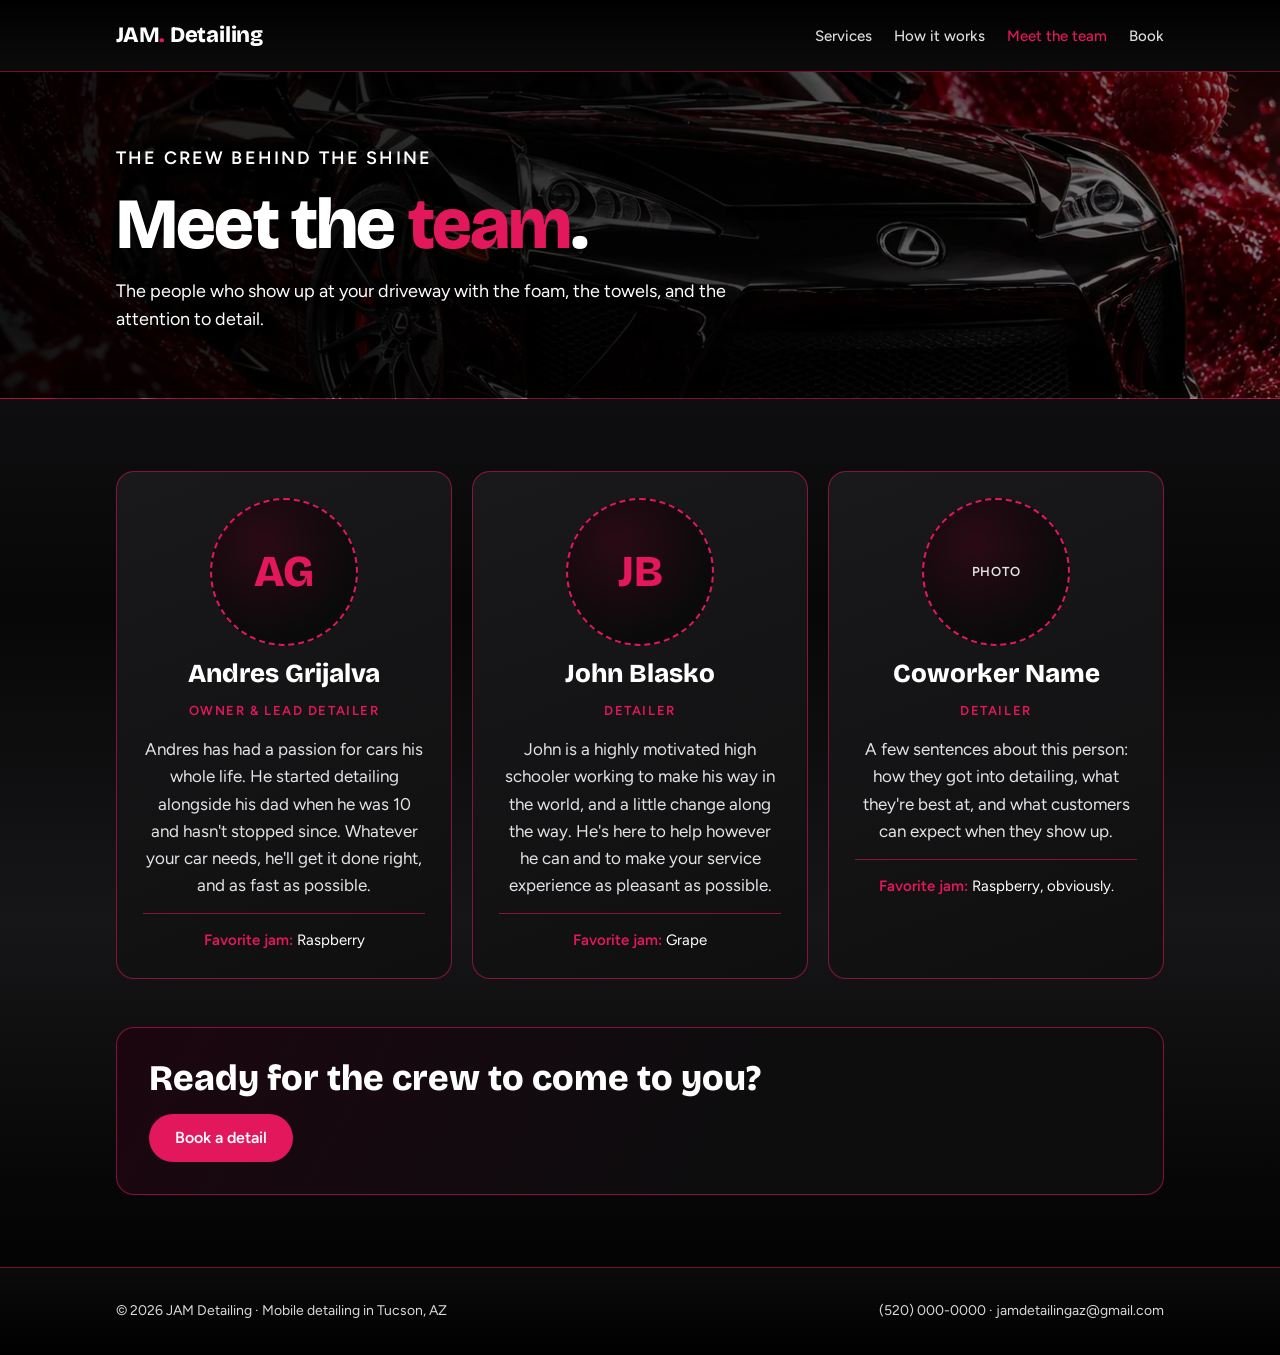
==== team.html @ d4d9e204 "Add Andres's favorite jam Co-Authored-By: Claude Opus 5.5 <noreply@anthropic.com> Claude-Session: ht" ====
<!DOCTYPE html>
<html lang="en">
<head>
<meta charset="utf-8">
<meta name="viewport" content="width=device-width, initial-scale=1">
<meta name="description" content="Meet the JAM Detailing team: the people who bring mobile car detailing to your driveway in Tucson, AZ.">
<title>Meet the Team · JAM Detailing</title>
<link rel="preconnect" href="https://fonts.googleapis.com">
<link rel="preconnect" href="https://fonts.gstatic.com" crossorigin>
<link rel="stylesheet" href="https://fonts.googleapis.com/css2?family=Bricolage+Grotesque:opsz,wght@12..96,600;12..96,800&family=Figtree:wght@400;500;600&display=swap">
<link rel="stylesheet" href="styles.css">
</head>
<body>
<header>
  <div class="wrap nav">
    <a class="logo" href="index.html">JAM<span>.</span> Detailing</a>
    <nav class="nav-links" aria-label="Main">
      <a href="index.html#services">Services</a>
      <a href="index.html#how">How it works</a>
      <a href="team.html" aria-current="page">Meet the team</a>
      <a href="index.html#book">Book</a>
    </nav>
  </div>
</header>

<section class="page-hero">
  <div class="wrap">
    <p class="eyebrow" style="color: #fff">The crew behind the shine</p>
    <h1>Meet the <em>team</em>.</h1>
    <p>The people who show up at your driveway with the foam, the towels, and the attention to detail.</p>
  </div>
</section>

<section class="band">
  <div class="wrap">
    <div class="team">
      <!-- TEAM MEMBER 1: replace the text below. To add a photo, put it in the assets folder
           and swap the photo-slot div for: <img class="photo" src="assets/team-1.jpg" alt="Photo of NAME"> -->
      <article class="member">
        <div class="photo-slot" aria-hidden="true"><span class="initials">AG</span></div>
        <h2>Andres Grijalva</h2>
        <p class="role">Owner &amp; Lead Detailer</p>
        <p class="bio">Andres has had a passion for cars his whole life. He started detailing alongside his dad when he was 10 and hasn't stopped since. Whatever your car needs, he'll get it done right, and as fast as possible.</p>
        <p class="fact"><b>Favorite jam:</b> Raspberry</p>
      </article>
      <!-- TEAM MEMBER 2: replace the text below. To add a photo, put it in the assets folder
           and swap the photo-slot div for: <img class="photo" src="assets/team-2.jpg" alt="Photo of NAME"> -->
      <article class="member">
        <div class="photo-slot" aria-hidden="true"><span class="initials">JB</span></div>
        <h2>John Blasko</h2>
        <p class="role">Detailer</p>
        <p class="bio">John is a highly motivated high schooler working to make his way in the world, and a little change along the way. He's here to help however he can and to make your service experience as pleasant as possible.</p>
        <p class="fact"><b>Favorite jam:</b> Grape</p>
      </article>
      <!-- TEAM MEMBER 3: replace the text below. To add a photo, put it in the assets folder
           and swap the photo-slot div for: <img class="photo" src="assets/team-3.jpg" alt="Photo of NAME"> -->
      <article class="member">
        <div class="photo-slot" aria-hidden="true">Photo</div>
        <h2>Coworker Name</h2>
        <p class="role">Detailer</p>
        <p class="bio">A few sentences about this person: how they got into detailing, what they're best at, and what customers can expect when they show up.</p>
        <p class="fact"><b>Favorite jam:</b> Raspberry, obviously.</p>
      </article>
    </div>

    <div class="cta">
      <h2>Ready for the crew to come to you?</h2>
      <a class="btn btn-sun" href="index.html#book">Book a detail</a>
    </div>
  </div>
</section>

<footer>
  <div class="wrap">
    <span>© 2026 JAM Detailing · Mobile detailing in Tucson, AZ</span>
    <span>(520) 000-0000 · jamdetailingaz@gmail.com</span>
  </div>
</footer>
</body>
</html>
---- styles.css ----
/* Layout: full-width bands, each with a centered 1080px inner column.
   Theme: gradient-finished black like polished paint, raspberry red accents and borders, white text. */
:root {
  --bg: #050505;
  --surface: #0f0f10;
  --surface-2: #19191b;
  --ink: #ffffff;
  --muted: #e4e4e7;        /* secondary text, still reads as white */
  --rasp: #e3175b;          /* raspberry red */
  --rasp-deep: #a10e40;
  --line: color-mix(in srgb, var(--rasp) 55%, transparent);
  --deep-ink: #ffffff;
  --sun: var(--rasp);       /* main accent (buttons, highlights) */
  --sun-ink: #ffffff;
  --accent: var(--rasp);
  --font-display: "Bricolage Grotesque", "Arial Black", system-ui, sans-serif;
  --font-body: "Figtree", system-ui, -apple-system, "Segoe UI", sans-serif;
  color-scheme: dark;
}

* { box-sizing: border-box; }

body { margin: 0; color: var(--ink); font-family: var(--font-body); font-size: 17px; line-height: 1.6; min-height: 100vh;
  background: linear-gradient(180deg, #000 0%, #121214 22%, #070708 45%, #161618 68%, #060606 88%, #000 100%); }
h1, h2, h3 { font-family: var(--font-display); line-height: 1.05; margin: 0; text-wrap: balance; }
p { margin: 0; }
a { color: inherit; }
.wrap { max-width: 1080px; margin: 0 auto; padding-left: max(16px, env(safe-area-inset-left, 0px)); padding-right: max(16px, env(safe-area-inset-right, 0px)); }
.band { padding-block: 72px; }
.eyebrow { font-size: 13px; font-weight: 600; letter-spacing: .12em; text-transform: uppercase; color: var(--accent); }

/* Header */
header { background: linear-gradient(180deg, #000, #0b0b0c); color: var(--deep-ink); border-bottom: 1px solid var(--line); }
.nav { display: flex; align-items: center; justify-content: space-between; gap: 16px; padding-block: 18px; flex-wrap: wrap; }
.logo { font-family: var(--font-display); font-weight: 800; font-size: 22px; letter-spacing: -.01em; text-decoration: none; }
.logo span { color: var(--sun); }
.nav-links { display: flex; gap: 22px; font-size: 15px; font-weight: 500; }
.nav-links a { text-decoration: none; opacity: .85; }
.nav-links a:hover { opacity: 1; }

/* Hero */
.hero { color: var(--deep-ink); position: relative; overflow: hidden; min-height: min(86vh, 760px); display: grid; align-items: center;
  background: #000 url("assets/hero-car.webp") 62% 55% / cover no-repeat; }
/* Darkens the photo behind the headline so the white text stays readable */
.hero::before { content: ""; position: absolute; inset: 0; pointer-events: none;
  background:
    linear-gradient(90deg, rgba(0,0,0,.88) 0%, rgba(0,0,0,.72) 32%, rgba(0,0,0,.25) 62%, rgba(0,0,0,.05) 100%),
    linear-gradient(180deg, rgba(0,0,0,.35) 0%, transparent 22%, transparent 75%, #000 100%); }
@media (max-width: 760px) {
  .hero { background-position: 70% center; }
  .hero::before { background: linear-gradient(180deg, rgba(0,0,0,.45) 0%, rgba(0,0,0,.5) 50%, rgba(0,0,0,.85) 100%); }
}
.hero h1, .hero p.lede { text-shadow: 0 2px 18px rgba(0,0,0,.6); }
.hero .wrap { width: 100%; position: relative; z-index: 1; padding-block: 56px 84px; display: grid; gap: 28px; }
.hero h1 { font-size: clamp(38px, 6.4vw, 74px); font-weight: 800; letter-spacing: -.025em; max-width: 15ch; }
.hero h1 em { font-style: normal; color: var(--sun); }
.hero p.lede { font-size: 19px; max-width: 46ch; opacity: .9; }
.hero-actions { display: flex; gap: 12px; flex-wrap: wrap; }
.btn { display: inline-flex; align-items: center; justify-content: center; min-height: 48px; padding: 0 24px; border-radius: 999px;
  font-weight: 600; font-size: 16px; text-decoration: none; border: 2px solid transparent; cursor: pointer; font-family: inherit; }
.btn-sun { background: var(--sun); color: var(--sun-ink); }
.btn-sun:hover { background: #f02a6c; }
.btn-ghost { border-color: var(--rasp); color: var(--deep-ink); background: transparent; }
.btn:focus-visible, input:focus-visible, select:focus-visible, textarea:focus-visible { outline: 3px solid var(--sun); outline-offset: 2px; }
.hero-facts { display: flex; gap: 28px; flex-wrap: wrap; font-size: 15px; padding-top: 8px; text-shadow: 0 1px 10px rgba(0,0,0,.9); }
.hero-facts span { border-left: 3px solid var(--rasp); padding-left: 10px; }
.hero-facts b { color: #fff; font-weight: 700; }

/* Services */
.section-head { display: grid; gap: 10px; margin-bottom: 36px; max-width: 60ch; }
.section-head h2 { font-size: clamp(32px, 5vw, 48px); font-weight: 800; letter-spacing: -.02em; }
.section-head p { color: var(--muted); }
.services { display: grid; grid-template-columns: repeat(auto-fill, minmax(300px, 1fr)); gap: 20px; }
.service { background: linear-gradient(160deg, var(--surface-2), var(--surface)); border: 1px solid var(--line); border-radius: 18px; padding: 26px; display: grid; gap: 14px; grid-template-rows: auto auto auto 1fr auto auto; }
.service h3 { font-size: 24px; font-weight: 800; }
.price { font-family: var(--font-display); font-weight: 600; font-size: 34px; font-variant-numeric: tabular-nums; display: flex; align-items: baseline; gap: 8px; }
.price small.from { order: -1; margin-left: 0; }
.price-quote { font-size: 24px; color: var(--rasp); }
.service-top { display: flex; justify-content: space-between; align-items: center; gap: 10px; }
.tier { font-size: 12px; font-weight: 600; letter-spacing: .12em; text-transform: uppercase; color: var(--rasp); }
.badge { font-size: 12px; font-weight: 700; letter-spacing: .06em; text-transform: uppercase; padding: 4px 10px; border-radius: 999px; background: color-mix(in srgb, var(--rasp) 20%, transparent); border: 1px solid var(--rasp); color: #fff; white-space: nowrap; }
.service.is-signature { border-width: 2px; border-color: color-mix(in srgb, var(--rasp) 80%, transparent); }
.tagline { font-style: italic; color: #fff; opacity: .9; border-top: 1px solid var(--line); padding-top: 14px; }
.service .pick { align-self: end; }
.price small { font-family: var(--font-body); font-size: 14px; font-weight: 500; color: var(--muted); margin-left: 6px; }
.service ul { list-style: none; padding: 0; margin: 0; display: grid; gap: 8px; align-content: start; color: var(--muted); }
.service li { padding-left: 22px; position: relative; }
.service li::before { content: ""; position: absolute; left: 0; top: .62em; width: 10px; height: 10px; border-radius: 50%; background: var(--sun); }
.price-note { margin-top: 20px; font-size: 14px; color: var(--muted); }
.price-note a { color: var(--rasp); font-weight: 600; }
/* Service cards act as buttons: clicking one picks it in the booking form */
.service[data-service] { cursor: pointer; transition: transform .15s ease, border-color .15s ease, box-shadow .15s ease; }
.service[data-service]:hover { transform: translateY(-3px); border-color: var(--rasp); box-shadow: 0 10px 30px -12px color-mix(in srgb, var(--rasp) 60%, transparent); }
.service[data-service]:focus-visible { outline: 3px solid var(--rasp); outline-offset: 3px; }
.service.is-picked { border-color: var(--rasp); box-shadow: 0 0 0 1px var(--rasp), 0 10px 30px -12px color-mix(in srgb, var(--rasp) 60%, transparent); }
.pick { justify-self: start; margin-top: 4px; padding: 10px 18px; border-radius: 999px; background: var(--rasp); color: #fff; font-weight: 600; font-size: 15px; }
.service[data-service]:hover .pick { background: #f02a6c; }
@keyframes flash { 0%, 100% { box-shadow: 0 0 0 0 transparent; } 30% { box-shadow: 0 0 0 4px color-mix(in srgb, var(--rasp) 55%, transparent); } }
.flash { animation: flash 1.4s ease 1; border-color: var(--rasp); }

/* How it works */
.how { background: linear-gradient(180deg, #141416, #050505); border-block: 1px solid var(--line); }
.steps { display: grid; grid-template-columns: repeat(auto-fit, minmax(220px, 1fr)); gap: 28px; list-style: none; padding: 0; margin: 0; counter-reset: step; }
.steps li { counter-increment: step; display: grid; gap: 8px; }
.steps li::before { content: counter(step); font-family: var(--font-display); font-weight: 800; font-size: 20px; width: 42px; height: 42px;
  border-radius: 50%; display: grid; place-items: center; background: #000; color: var(--rasp); border: 2px solid var(--rasp); }
.steps h3 { font-size: 20px; font-weight: 600; }
.steps p { color: var(--muted); }

/* Book */
.book-grid { display: grid; grid-template-columns: minmax(0, 1fr) minmax(0, 1.3fr); gap: 40px; align-items: start; }
@media (max-width: 760px) { .book-grid { grid-template-columns: 1fr; } }
.contact-list { display: grid; gap: 14px; margin-top: 24px; }
.contact { display: grid; gap: 2px; padding: 16px 18px; border: 1px solid var(--line); border-radius: 14px; background: linear-gradient(160deg, var(--surface-2), var(--surface)); }
.contact span { font-size: 13px; text-transform: uppercase; letter-spacing: .1em; color: var(--rasp); font-weight: 600; }
.contact strong { font-size: 19px; font-weight: 600; user-select: all; word-break: break-word; }
#booking-form { scroll-margin-top: 24px; }
form { background: linear-gradient(160deg, var(--surface-2), var(--surface)); border: 1px solid var(--line); border-radius: 18px; padding: 28px; display: grid; gap: 16px; }
.row { display: grid; grid-template-columns: 1fr 1fr; gap: 16px; }
@media (max-width: 520px) { .row { grid-template-columns: 1fr; } }
label { display: grid; gap: 6px; font-size: 14px; font-weight: 600; }
input, select, textarea { font: inherit; font-weight: 400; font-size: 16px; color: var(--ink); background: #050505; border: 1px solid var(--line);
  border-radius: 10px; padding: 12px 14px; width: 100%; }
textarea { min-height: 96px; resize: vertical; }
input::placeholder, textarea::placeholder { color: #9a9aa0; }
.form-msg { font-size: 15px; padding: 14px 16px; border-radius: 10px; background: color-mix(in srgb, var(--sun) 22%, var(--surface)); }

footer { background: linear-gradient(180deg, #0b0b0c, #000); color: var(--deep-ink); border-top: 1px solid var(--line); }
footer .wrap { padding-block: 32px; display: flex; justify-content: space-between; gap: 16px; flex-wrap: wrap; font-size: 14px; opacity: .85; }

@media (prefers-reduced-motion: reduce) { * { transition: none !important; animation: none !important; } }

/* Meet the team page */
.nav-links a[aria-current="page"] { opacity: 1; color: var(--rasp); }
.page-hero { position: relative; overflow: hidden; border-bottom: 1px solid var(--line);
  background: #000 url("assets/hero-car.webp") 62% 45% / cover no-repeat; }
.page-hero::before { content: ""; position: absolute; inset: 0;
  background: linear-gradient(90deg, rgba(0,0,0,.92) 0%, rgba(0,0,0,.78) 45%, rgba(0,0,0,.45) 100%); }
.page-hero .wrap { position: relative; padding-block: 72px 64px; display: grid; gap: 14px; }
.page-hero h1 { font-size: clamp(40px, 7vw, 72px); font-weight: 800; letter-spacing: -.025em; }
.page-hero h1 em { font-style: normal; color: var(--rasp); }
.page-hero p { max-width: 52ch; font-size: 18px; text-shadow: 0 1px 10px rgba(0,0,0,.9); }
.team { display: grid; grid-template-columns: repeat(auto-fit, minmax(280px, 1fr)); gap: 20px; }
.member { background: linear-gradient(160deg, var(--surface-2), var(--surface)); border: 1px solid var(--line); border-radius: 18px;
  padding: 26px; display: grid; gap: 14px; align-content: start; text-align: center; justify-items: center; }
.member .photo { width: 148px; height: 148px; border-radius: 50%; object-fit: cover; border: 3px solid var(--rasp);
  box-shadow: 0 10px 30px -10px color-mix(in srgb, var(--rasp) 70%, transparent); }
.photo-slot { width: 148px; height: 148px; border-radius: 50%; border: 2px dashed var(--rasp); display: grid; place-items: center;
  background: radial-gradient(circle at 35% 30%, #2a0a15, #0a0a0b 70%); color: var(--muted); font-size: 13px; font-weight: 600; letter-spacing: .06em; text-transform: uppercase; }
.member h2 { font-size: 26px; font-weight: 800; }
.member .role { font-size: 13px; font-weight: 600; letter-spacing: .12em; text-transform: uppercase; color: var(--rasp); }
.member .bio { color: var(--muted); }
.member .fact { width: 100%; border-top: 1px solid var(--line); padding-top: 14px; font-size: 15px; }
.member .fact b { color: var(--rasp); font-weight: 600; }
.cta { display: grid; gap: 16px; justify-items: start; margin-top: 48px; padding: 32px; border: 1px solid var(--line); border-radius: 18px;
  background: linear-gradient(120deg, #1c0610, #0d0d0e 60%); }
.cta h2 { font-size: clamp(26px, 4vw, 36px); font-weight: 800; }

/* Keep the 4-link menu tidy on phones */
.nav-links a { white-space: nowrap; }
@media (max-width: 520px) { .nav-links { gap: 8px 16px; font-size: 14px; flex-wrap: wrap; } }

/* Grey out "Choose a time" until a time is picked */
select:invalid { color: #9a9aa0; }
select option { color: var(--ink); background: #0f0f10; }

.photo-slot .initials { font-family: var(--font-display); font-size: 44px; font-weight: 800; letter-spacing: 0; color: var(--rasp); text-transform: none; }
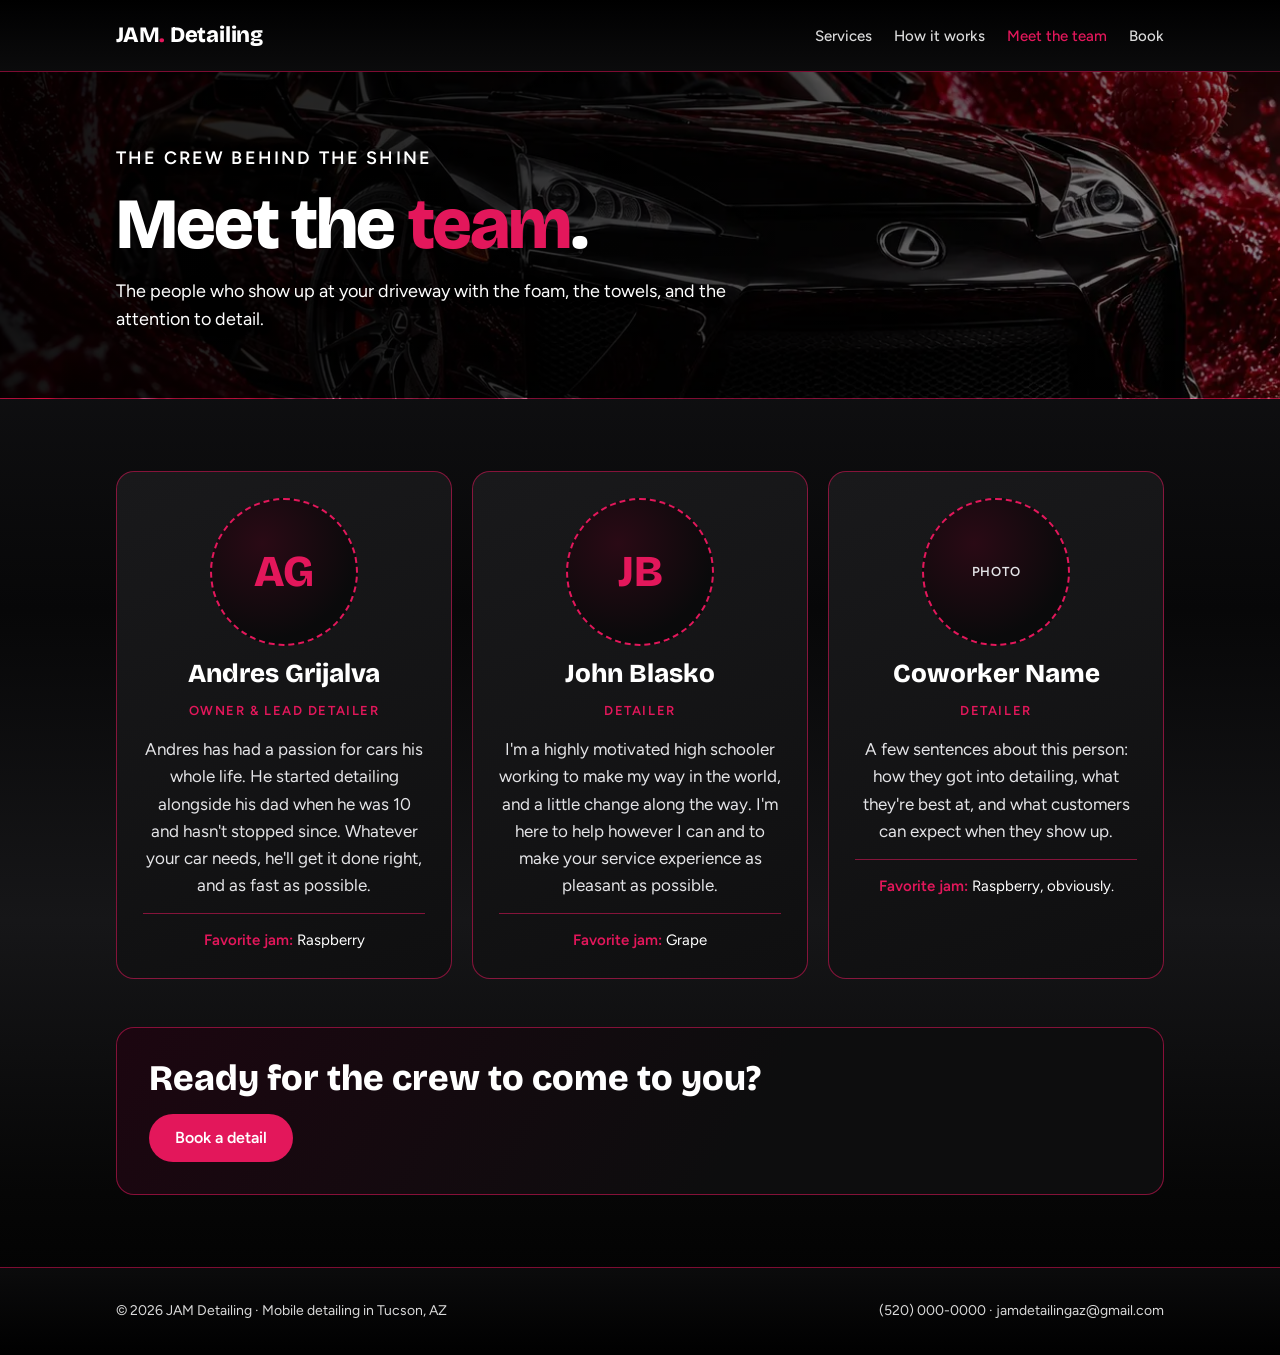
==== commit 1b123e46: "Write John's bio in first person Co-Authored-By: Claude Opus 5.5 <noreply@anthropic.com> Claude-Sess" ====
--- a/team.html
+++ b/team.html
@@ -49,7 +49,7 @@
         <div class="photo-slot" aria-hidden="true"><span class="initials">JB</span></div>
         <h2>John Blasko</h2>
         <p class="role">Detailer</p>
-        <p class="bio">John is a highly motivated high schooler working to make his way in the world, and a little change along the way. He's here to help however he can and to make your service experience as pleasant as possible.</p>
+        <p class="bio">I'm a highly motivated high schooler working to make my way in the world, and a little change along the way. I'm here to help however I can and to make your service experience as pleasant as possible.</p>
         <p class="fact"><b>Favorite jam:</b> Grape</p>
       </article>
       <!-- TEAM MEMBER 3: replace the text below. To add a photo, put it in the assets folder
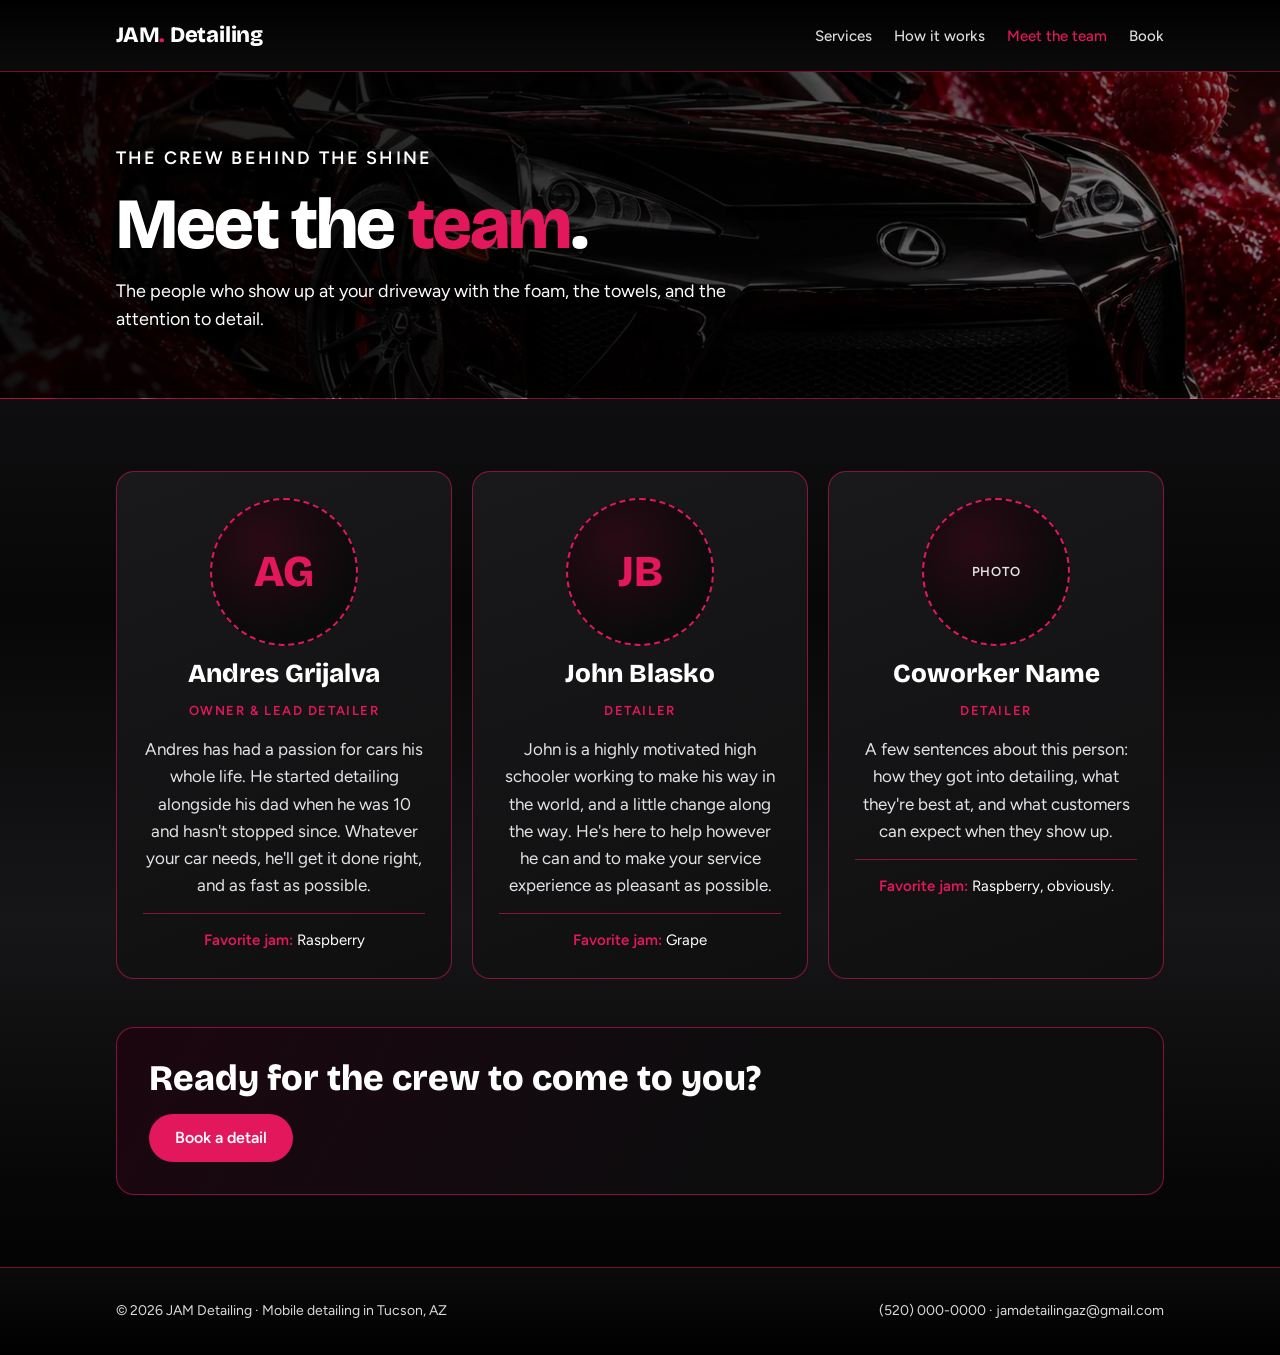
==== commit e306eaf0: "Put John's bio back in third person to match the other cards Co-Authored-By: Claude Opus 5.5 <norepl" ====
--- a/team.html
+++ b/team.html
@@ -49,7 +49,7 @@
         <div class="photo-slot" aria-hidden="true"><span class="initials">JB</span></div>
         <h2>John Blasko</h2>
         <p class="role">Detailer</p>
-        <p class="bio">I'm a highly motivated high schooler working to make my way in the world, and a little change along the way. I'm here to help however I can and to make your service experience as pleasant as possible.</p>
+        <p class="bio">John is a highly motivated high schooler working to make his way in the world, and a little change along the way. He's here to help however he can and to make your service experience as pleasant as possible.</p>
         <p class="fact"><b>Favorite jam:</b> Grape</p>
       </article>
       <!-- TEAM MEMBER 3: replace the text below. To add a photo, put it in the assets folder
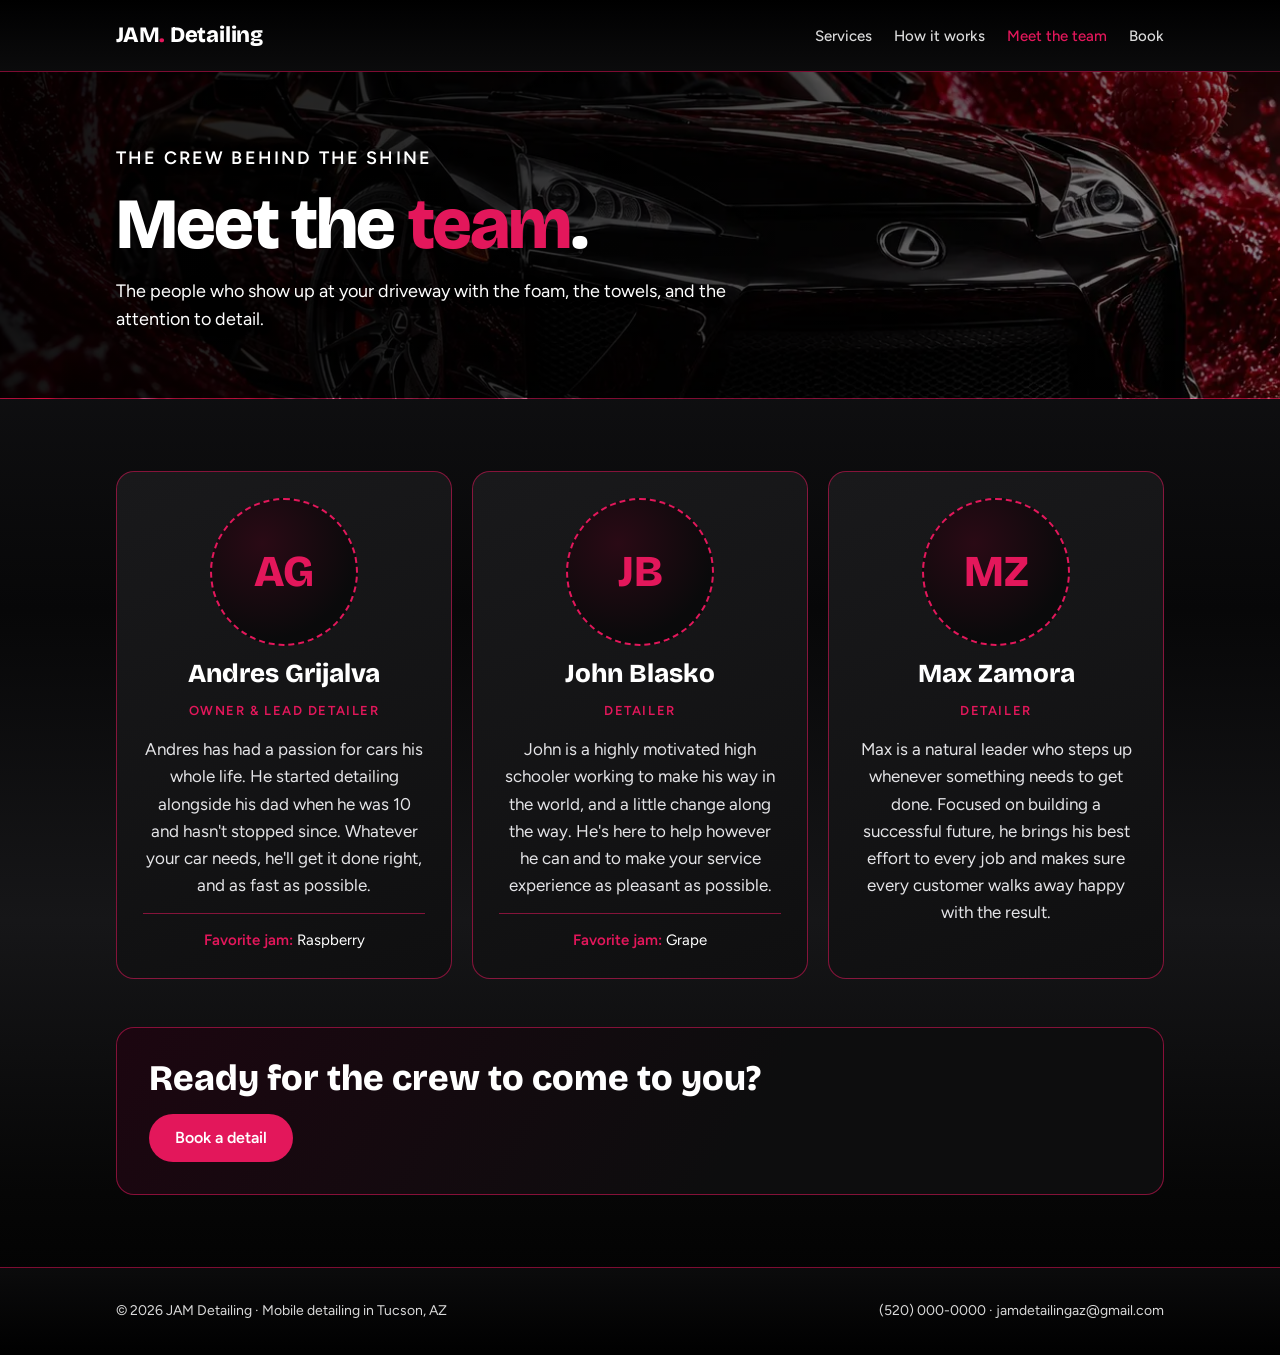
==== commit 51abc9c0: "Add Max Zamora to the team page Co-Authored-By: Claude Opus 5.5 <noreply@anthropic.com> Claude-Sessi" ====
--- a/team.html
+++ b/team.html
@@ -55,11 +55,10 @@
       <!-- TEAM MEMBER 3: replace the text below. To add a photo, put it in the assets folder
            and swap the photo-slot div for: <img class="photo" src="assets/team-3.jpg" alt="Photo of NAME"> -->
       <article class="member">
-        <div class="photo-slot" aria-hidden="true">Photo</div>
-        <h2>Coworker Name</h2>
+        <div class="photo-slot" aria-hidden="true"><span class="initials">MZ</span></div>
+        <h2>Max Zamora</h2>
         <p class="role">Detailer</p>
-        <p class="bio">A few sentences about this person: how they got into detailing, what they're best at, and what customers can expect when they show up.</p>
-        <p class="fact"><b>Favorite jam:</b> Raspberry, obviously.</p>
+        <p class="bio">Max is a natural leader who steps up whenever something needs to get done. Focused on building a successful future, he brings his best effort to every job and makes sure every customer walks away happy with the result.</p>
       </article>
     </div>
 
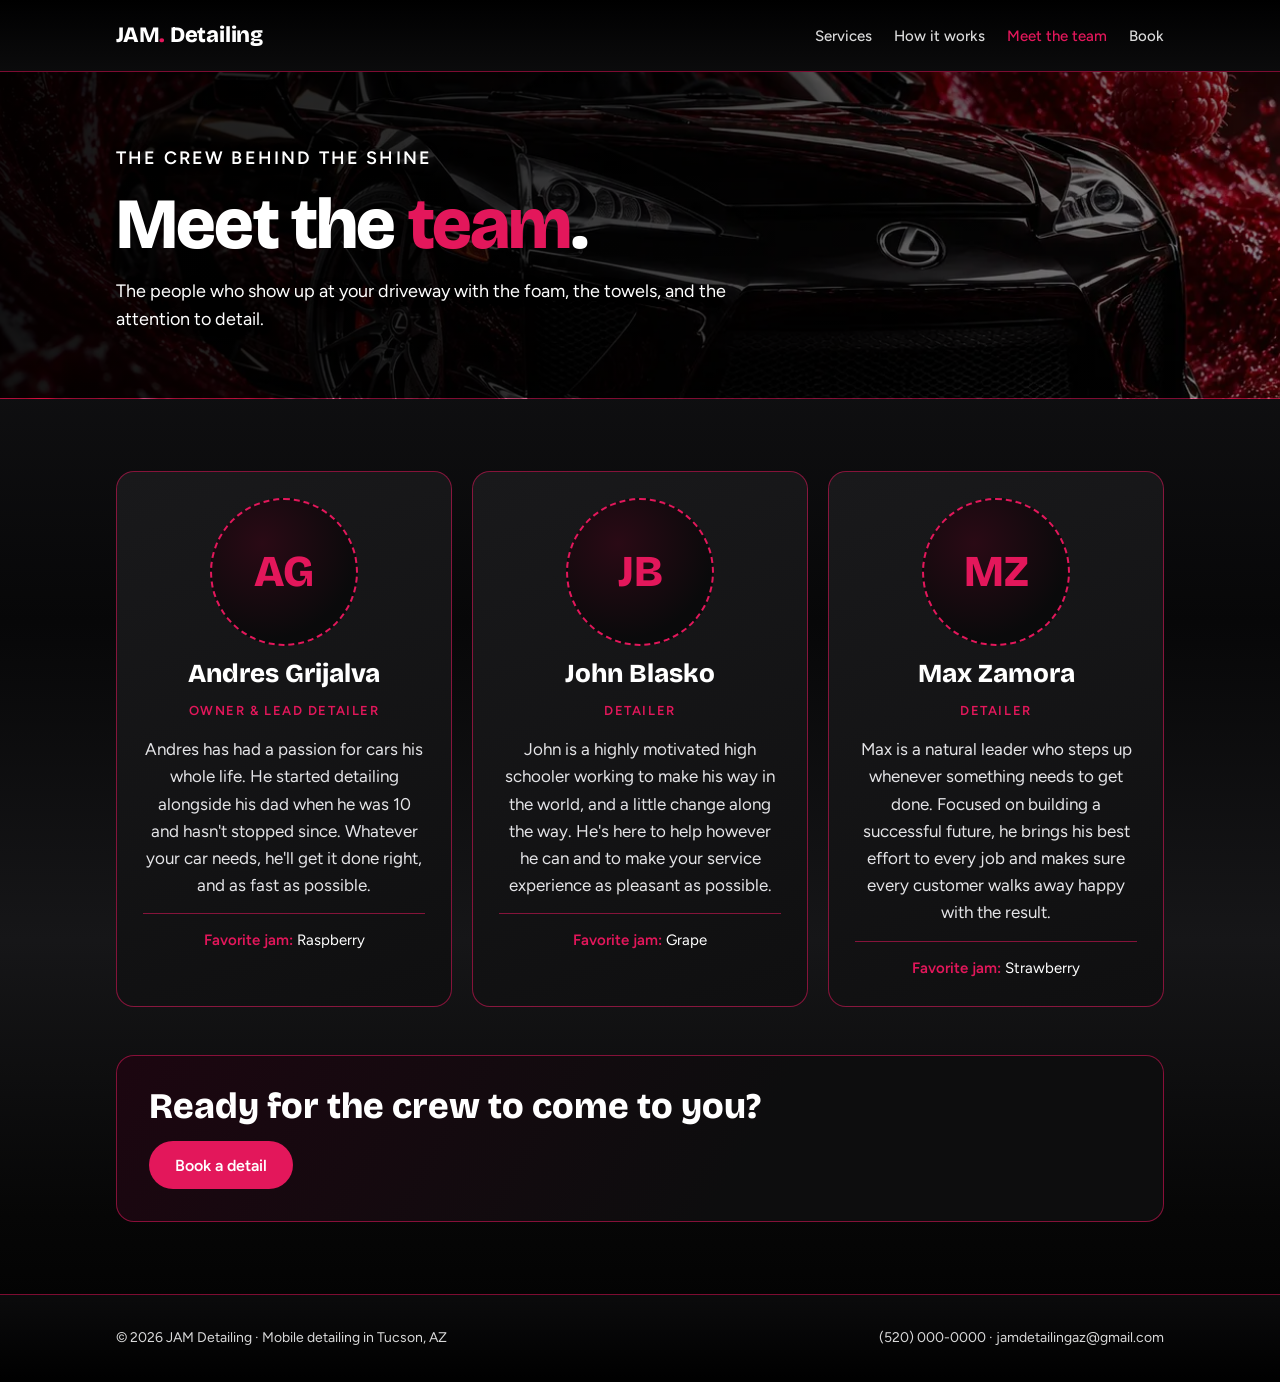
==== commit 3a509c61: "Add Max's favorite jam Co-Authored-By: Claude Opus 5.5 <noreply@anthropic.com> Claude-Session: https" ====
--- a/team.html
+++ b/team.html
@@ -59,6 +59,7 @@
         <h2>Max Zamora</h2>
         <p class="role">Detailer</p>
         <p class="bio">Max is a natural leader who steps up whenever something needs to get done. Focused on building a successful future, he brings his best effort to every job and makes sure every customer walks away happy with the result.</p>
+        <p class="fact"><b>Favorite jam:</b> Strawberry</p>
       </article>
     </div>
 
--- a/styles.css
+++ b/styles.css
@@ -165,3 +165,23 @@
 select option { color: var(--ink); background: #0f0f10; }
 
 .photo-slot .initials { font-family: var(--font-display); font-size: 44px; font-weight: 800; letter-spacing: 0; color: var(--rasp); text-transform: none; }
+
+/* Booking form add-ons and live quote */
+.addons { border: 1px solid var(--line); border-radius: 12px; padding: 14px 16px 16px; margin: 0; display: grid; gap: 10px; }
+.addons legend { font-size: 14px; font-weight: 600; padding: 0 6px; }
+.addons .opt { font-weight: 400; color: #9a9aa0; }
+.addon { display: grid; grid-template-columns: auto 1fr auto; align-items: center; gap: 12px; padding: 12px 14px; border-radius: 10px;
+  background: #050505; border: 1px solid color-mix(in srgb, var(--rasp) 35%, transparent); cursor: pointer; font-weight: 500; font-size: 16px; }
+.addon:has(input:checked) { border-color: var(--rasp); background: color-mix(in srgb, var(--rasp) 12%, #050505); }
+.addon input { width: 20px; height: 20px; margin: 0; accent-color: var(--rasp); }
+.addon-name { display: grid; }
+.addon-name small { font-size: 12px; color: #9a9aa0; font-weight: 400; }
+.addon-price { font-weight: 700; color: var(--rasp); font-variant-numeric: tabular-nums; }
+.addon.is-off { opacity: .45; cursor: not-allowed; }
+.quote { border: 1px solid var(--rasp); border-radius: 12px; padding: 16px 18px; display: grid; gap: 8px;
+  background: linear-gradient(140deg, color-mix(in srgb, var(--rasp) 14%, #0a0a0b), #0a0a0b 70%); }
+.quote-line { display: flex; justify-content: space-between; gap: 12px; font-size: 15px; color: var(--muted); font-variant-numeric: tabular-nums; }
+.quote-total { display: flex; justify-content: space-between; align-items: baseline; gap: 12px; border-top: 1px solid var(--line); padding-top: 10px; margin-top: 2px; }
+.quote-total span { font-weight: 600; }
+.quote-total strong { font-family: var(--font-display); font-size: 26px; font-weight: 800; color: #fff; text-align: right; }
+.quote-note { font-size: 13px; color: #9a9aa0; }
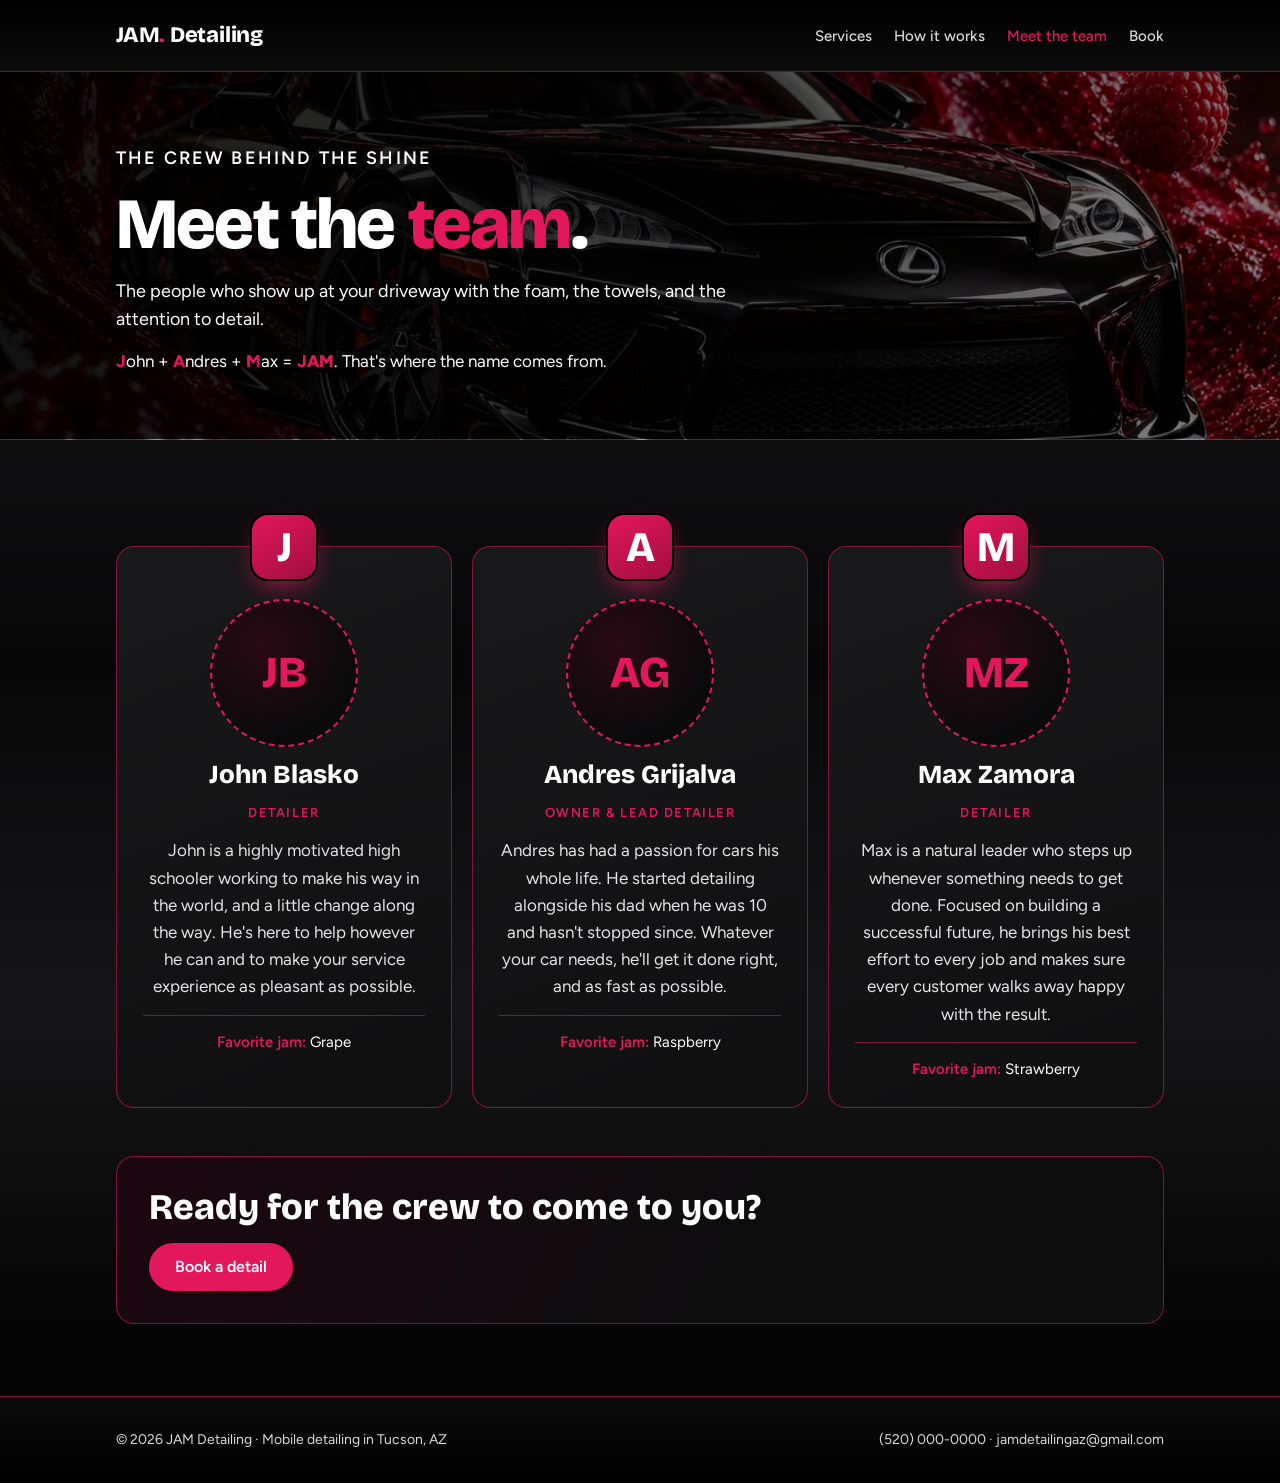
==== commit 90c3ad6a: "Order team cards J-A-M and show the initials that spell JAM Co-Authored-By: Claude Opus 5.5 <noreply" ====
--- a/team.html
+++ b/team.html
@@ -28,33 +28,33 @@
     <p class="eyebrow" style="color: #fff">The crew behind the shine</p>
     <h1>Meet the <em>team</em>.</h1>
     <p>The people who show up at your driveway with the foam, the towels, and the attention to detail.</p>
+    <p class="jam-spell"><b>J</b>ohn + <b>A</b>ndres + <b>M</b>ax = <b>JAM</b>. That's where the name comes from.</p>
   </div>
 </section>
 
 <section class="band">
   <div class="wrap">
     <div class="team">
-      <!-- TEAM MEMBER 1: replace the text below. To add a photo, put it in the assets folder
-           and swap the photo-slot div for: <img class="photo" src="assets/team-1.jpg" alt="Photo of NAME"> -->
+      <!-- Cards are ordered J, A, M so the first initials spell JAM. To add a photo, put it in the
+           assets folder and swap a photo-slot div for: <img class="photo" src="assets/NAME.jpg" alt="Photo of NAME"> -->
       <article class="member">
+        <div class="jam-letter" aria-label="J for John">J</div>
+        <div class="photo-slot" aria-hidden="true"><span class="initials">JB</span></div>
+        <h2>John Blasko</h2>
+        <p class="role">Detailer</p>
+        <p class="bio">John is a highly motivated high schooler working to make his way in the world, and a little change along the way. He's here to help however he can and to make your service experience as pleasant as possible.</p>
+        <p class="fact"><b>Favorite jam:</b> Grape</p>
+      </article>
+      <article class="member">
+        <div class="jam-letter" aria-label="A for Andres">A</div>
         <div class="photo-slot" aria-hidden="true"><span class="initials">AG</span></div>
         <h2>Andres Grijalva</h2>
         <p class="role">Owner &amp; Lead Detailer</p>
         <p class="bio">Andres has had a passion for cars his whole life. He started detailing alongside his dad when he was 10 and hasn't stopped since. Whatever your car needs, he'll get it done right, and as fast as possible.</p>
         <p class="fact"><b>Favorite jam:</b> Raspberry</p>
       </article>
-      <!-- TEAM MEMBER 2: replace the text below. To add a photo, put it in the assets folder
-           and swap the photo-slot div for: <img class="photo" src="assets/team-2.jpg" alt="Photo of NAME"> -->
       <article class="member">
-        <div class="photo-slot" aria-hidden="true"><span class="initials">JB</span></div>
-        <h2>John Blasko</h2>
-        <p class="role">Detailer</p>
-        <p class="bio">John is a highly motivated high schooler working to make his way in the world, and a little change along the way. He's here to help however he can and to make your service experience as pleasant as possible.</p>
-        <p class="fact"><b>Favorite jam:</b> Grape</p>
-      </article>
-      <!-- TEAM MEMBER 3: replace the text below. To add a photo, put it in the assets folder
-           and swap the photo-slot div for: <img class="photo" src="assets/team-3.jpg" alt="Photo of NAME"> -->
-      <article class="member">
+        <div class="jam-letter" aria-label="M for Max">M</div>
         <div class="photo-slot" aria-hidden="true"><span class="initials">MZ</span></div>
         <h2>Max Zamora</h2>
         <p class="role">Detailer</p>
--- a/styles.css
+++ b/styles.css
@@ -92,7 +92,10 @@
 .service[data-service] { cursor: pointer; transition: transform .15s ease, border-color .15s ease, box-shadow .15s ease; }
 .service[data-service]:hover { transform: translateY(-3px); border-color: var(--rasp); box-shadow: 0 10px 30px -12px color-mix(in srgb, var(--rasp) 60%, transparent); }
 .service[data-service]:focus-visible { outline: 3px solid var(--rasp); outline-offset: 3px; }
-.service.is-picked { border-color: var(--rasp); box-shadow: 0 0 0 1px var(--rasp), 0 10px 30px -12px color-mix(in srgb, var(--rasp) 60%, transparent); }
+.service.is-picked, .service.is-picked:hover { border-color: var(--rasp); border-width: 2px; transform: none;
+  background: linear-gradient(160deg, color-mix(in srgb, var(--rasp) 22%, var(--surface-2)), color-mix(in srgb, var(--rasp) 8%, var(--surface)));
+  box-shadow: 0 0 0 2px color-mix(in srgb, var(--rasp) 45%, transparent), 0 14px 36px -12px color-mix(in srgb, var(--rasp) 70%, transparent); }
+.service.is-picked .pick { background: #fff; color: var(--rasp-deep); }
 .pick { justify-self: start; margin-top: 4px; padding: 10px 18px; border-radius: 999px; background: var(--rasp); color: #fff; font-weight: 600; font-size: 15px; }
 .service[data-service]:hover .pick { background: #f02a6c; }
 @keyframes flash { 0%, 100% { box-shadow: 0 0 0 0 transparent; } 30% { box-shadow: 0 0 0 4px color-mix(in srgb, var(--rasp) 55%, transparent); } }
@@ -176,7 +179,7 @@
 .addon input { width: 20px; height: 20px; margin: 0; accent-color: var(--rasp); }
 .addon-name { display: grid; }
 .addon-name small { font-size: 12px; color: #9a9aa0; font-weight: 400; }
-.addon-price { font-weight: 700; color: var(--rasp); font-variant-numeric: tabular-nums; }
+.addon-price { font-weight: 700; color: #fff; font-variant-numeric: tabular-nums; }
 .addon.is-off { opacity: .45; cursor: not-allowed; }
 .quote { border: 1px solid var(--rasp); border-radius: 12px; padding: 16px 18px; display: grid; gap: 8px;
   background: linear-gradient(140deg, color-mix(in srgb, var(--rasp) 14%, #0a0a0b), #0a0a0b 70%); }
@@ -185,3 +188,25 @@
 .quote-total span { font-weight: 600; }
 .quote-total strong { font-family: var(--font-display); font-size: 26px; font-weight: 800; color: #fff; text-align: right; }
 .quote-note { font-size: 13px; color: #9a9aa0; }
+
+/* Payment notice */
+.pay-note { margin-top: 18px; display: grid; gap: 4px; padding: 14px 16px 14px 18px; border-radius: 12px;
+  border: 1px solid var(--line); border-left: 4px solid var(--rasp); background: #0a0a0b; max-width: 70ch; }
+.pay-note strong { font-size: 15px; }
+.pay-note p { font-size: 14px; color: var(--muted); }
+.pay-note-form { margin-top: 0; max-width: none; }
+
+/* Service area: Tucson with nearby spots listed underneath */
+.sub-areas { list-style: none; margin: 6px 0 0; padding: 0 0 0 14px; border-left: 2px solid var(--line); display: grid; gap: 2px; }
+.sub-areas li { position: relative; padding-left: 14px; font-size: 15px; color: var(--muted); }
+.sub-areas li::before { content: ""; position: absolute; left: 0; top: .7em; width: 6px; height: 6px; border-radius: 50%; background: var(--rasp); }
+
+/* JAM initials on the team cards */
+.team { margin-top: 34px; row-gap: 52px; }
+.member { position: relative; padding-top: 52px; }
+.jam-letter { position: absolute; top: -34px; left: 50%; transform: translateX(-50%); width: 68px; height: 68px; border-radius: 18px;
+  display: grid; place-items: center; font-family: var(--font-display); font-size: 42px; font-weight: 800; line-height: 1; color: #fff;
+  background: linear-gradient(150deg, var(--rasp), var(--rasp-deep)); border: 2px solid #000;
+  box-shadow: 0 10px 26px -8px color-mix(in srgb, var(--rasp) 80%, transparent); }
+.page-hero .jam-spell { font-size: 17px; }
+.jam-spell b { color: var(--rasp); font-weight: 800; }
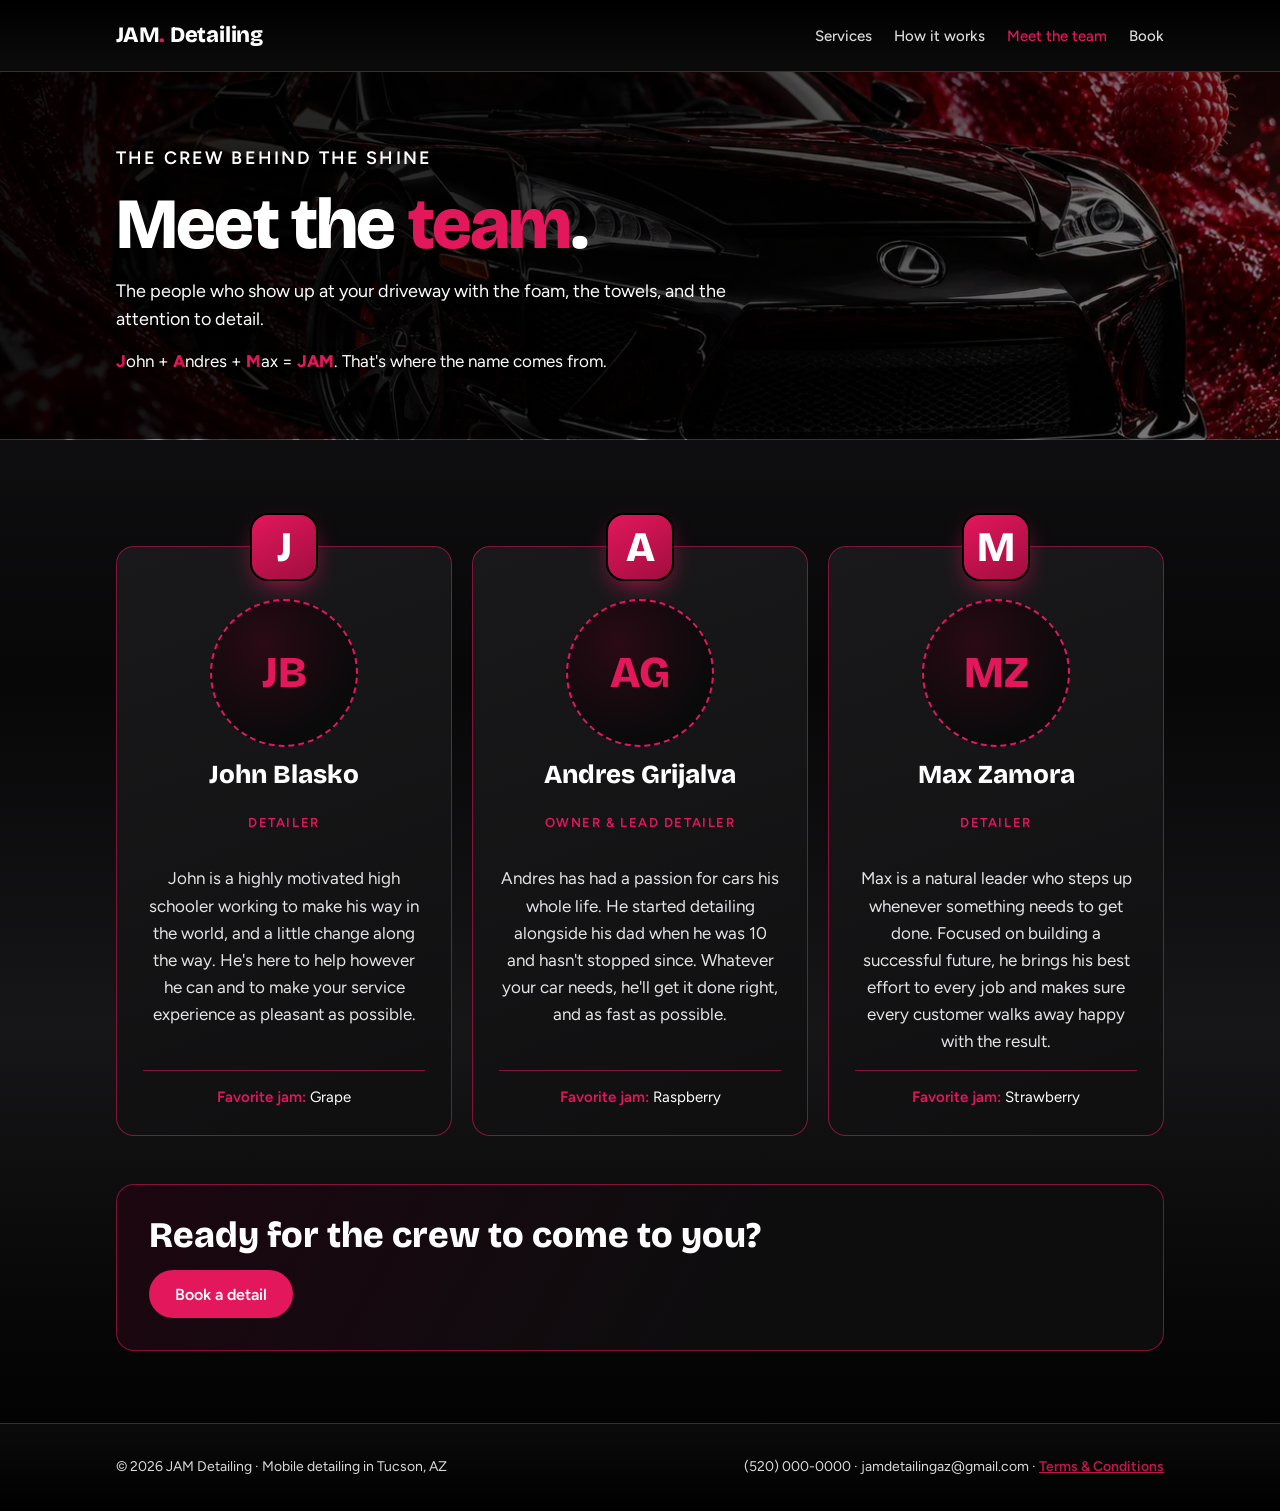
==== commit 26e4992c: "Add vehicle size pricing, air freshener scents, and terms - Remove "we bring the water" from the her" ====
--- a/team.html
+++ b/team.html
@@ -73,7 +73,7 @@
 <footer>
   <div class="wrap">
     <span>© 2026 JAM Detailing · Mobile detailing in Tucson, AZ</span>
-    <span>(520) 000-0000 · jamdetailingaz@gmail.com</span>
+    <span>(520) 000-0000 · jamdetailingaz@gmail.com · <a href="terms.html">Terms &amp; Conditions</a></span>
   </div>
 </footer>
 </body>
--- a/styles.css
+++ b/styles.css
@@ -210,3 +210,64 @@
   box-shadow: 0 10px 26px -8px color-mix(in srgb, var(--rasp) 80%, transparent); }
 .page-hero .jam-spell { font-size: 17px; }
 .jam-spell b { color: var(--rasp); font-weight: 800; }
+
+/* Line up each part of the team cards across the row (photo, name, role, bio, favorite jam),
+   so a longer bio doesn't push one card's lines out of step with the others. */
+.member { grid-template-rows: auto auto auto 1fr auto; }
+@supports (grid-template-rows: subgrid) {
+  .team { grid-auto-rows: auto; }
+  .member { grid-row: span 5; grid-template-rows: subgrid; row-gap: 14px; }
+}
+.member .bio { align-self: start; }
+
+/* Booking form after a request is sent: hide the fields, show the confirmation */
+form.is-locked > *:not(.form-done) { display: none; }
+.form-done { display: grid; gap: 10px; justify-items: center; text-align: center; padding: 24px 8px; }
+.form-done[hidden] { display: none; }
+.form-done-icon { width: 64px; height: 64px; border-radius: 50%; display: grid; place-items: center; font-size: 30px; font-weight: 800;
+  color: #fff; background: linear-gradient(150deg, var(--rasp), var(--rasp-deep)); box-shadow: 0 10px 26px -8px color-mix(in srgb, var(--rasp) 80%, transparent); }
+.form-done h3 { font-size: 26px; font-weight: 800; }
+.form-done p { color: var(--muted); max-width: 40ch; }
+.form-done .form-done-small { font-size: 14px; color: #9a9aa0; }
+
+/* Keep every form field inside the form on phones. iPhone Safari gives date fields a built-in
+   minimum width and its own height, which pushed the "Preferred day" box past the edge. */
+.row > label, form label { min-width: 0; }
+input, select, textarea { min-width: 0; max-width: 100%; }
+input:not([type="checkbox"]), select { height: 48px; }
+input[type="date"] { display: block; line-height: normal; text-align: left; }
+input[type="date"]::-webkit-date-and-time-value { text-align: left; margin: 0; }
+input[type="date"]::-webkit-calendar-picker-indicator { opacity: .8; cursor: pointer; }
+@supports (-webkit-touch-callout: none) {   /* iPhone / iPad only */
+  input[type="date"] { -webkit-appearance: none; appearance: none; }
+}
+
+/* Vehicle size pricing strip */
+.size-prices { margin-top: 28px; border: 1px solid var(--line); border-radius: 18px; padding: 22px 24px; background: linear-gradient(160deg, var(--surface-2), var(--surface)); display: grid; gap: 10px; }
+.size-prices h3 { font-size: 22px; font-weight: 800; }
+.size-prices p { color: var(--muted); font-size: 15px; }
+.size-prices ul { list-style: none; margin: 6px 0 0; padding: 0; display: grid; grid-template-columns: repeat(auto-fill, minmax(150px, 1fr)); gap: 10px; }
+.size-pick { width: 100%; text-align: left; font: inherit; color: inherit; cursor: pointer; display: grid; gap: 2px; padding: 12px 14px; border-radius: 12px; border: 1px solid var(--line); background: #050505; transition: border-color .15s ease, transform .15s ease, background .15s ease; }
+.size-pick:hover { border-color: var(--rasp); transform: translateY(-2px); }
+.size-pick:focus-visible { outline: 3px solid var(--rasp); outline-offset: 3px; }
+.size-pick.is-picked { border: 2px solid var(--rasp); background: color-mix(in srgb, var(--rasp) 18%, #050505); }
+.size-prices li span { font-size: 14px; color: var(--muted); }
+.size-prices li b { font-family: var(--font-display); font-size: 22px; font-weight: 800; color: #fff; font-variant-numeric: tabular-nums; }
+
+/* Air freshener scent picker */
+.scent { margin-left: 34px; }
+.scent[hidden] { display: none; }
+
+/* Terms link */
+.terms-line { font-size: 13px; color: #9a9aa0; }
+.terms-line a, footer a { color: var(--rasp); font-weight: 600; }
+.terms { max-width: 72ch; display: grid; gap: 28px; }
+.terms section { display: grid; gap: 10px; }
+.terms h2 { font-size: 24px; font-weight: 800; }
+.terms p, .terms li { color: var(--muted); }
+.terms ul { padding-left: 20px; display: grid; gap: 6px; margin: 0; }
+
+/* Terms agreement checkbox */
+.terms-check { display: flex; align-items: flex-start; gap: 10px; font-weight: 500; font-size: 14px; color: var(--muted); }
+.terms-check input { width: 20px; height: 20px; margin: 1px 0 0; flex: none; accent-color: var(--rasp); }
+.terms-check a { color: var(--rasp); font-weight: 600; }
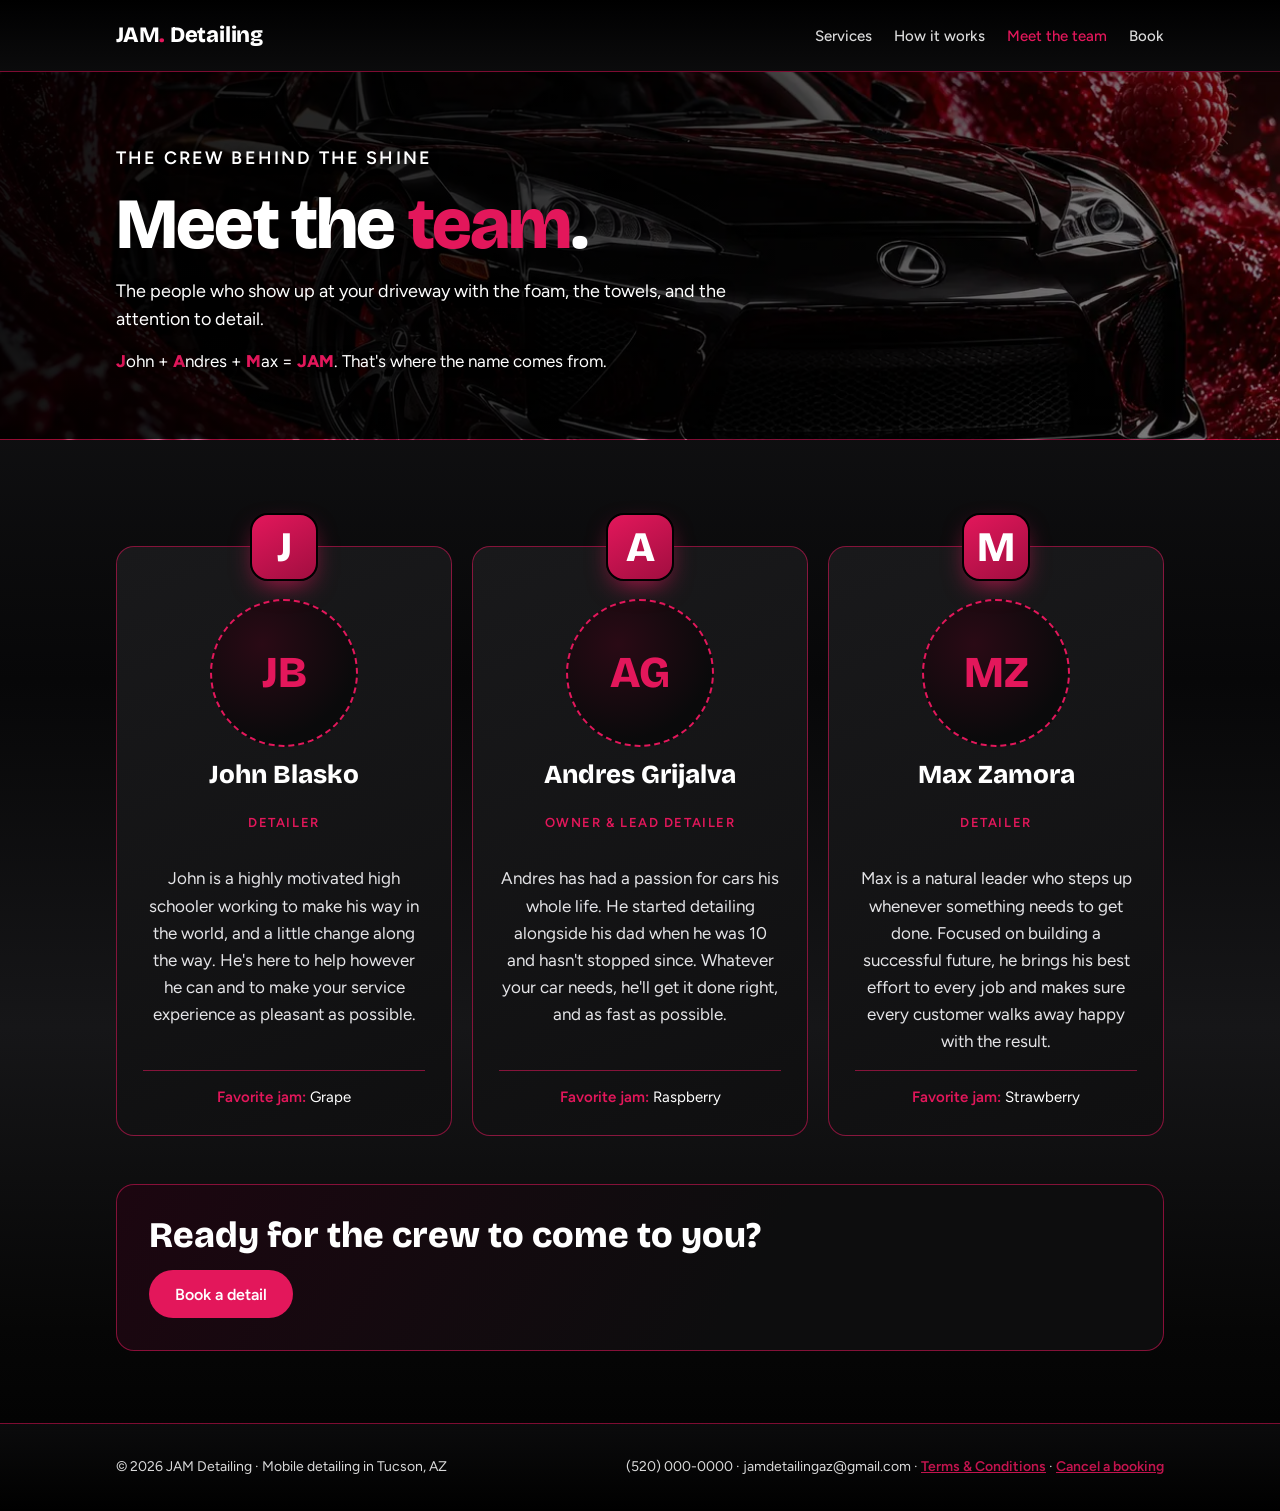
==== commit eebb7ea8: "Online cancelling up to 24h before, booking codes, confirmation emails Co-Authored-By: Claude Opus 5" ====
--- a/team.html
+++ b/team.html
@@ -73,7 +73,7 @@
 <footer>
   <div class="wrap">
     <span>© 2026 JAM Detailing · Mobile detailing in Tucson, AZ</span>
-    <span>(520) 000-0000 · jamdetailingaz@gmail.com · <a href="terms.html">Terms &amp; Conditions</a></span>
+    <span>(520) 000-0000 · jamdetailingaz@gmail.com · <a href="terms.html">Terms &amp; Conditions</a> · <a href="cancel.html">Cancel a booking</a></span>
   </div>
 </footer>
 </body>
--- a/styles.css
+++ b/styles.css
@@ -271,3 +271,42 @@
 .terms-check { display: flex; align-items: flex-start; gap: 10px; font-weight: 500; font-size: 14px; color: var(--muted); }
 .terms-check input { width: 20px; height: 20px; margin: 1px 0 0; flex: none; accent-color: var(--rasp); }
 .terms-check a { color: var(--rasp); font-weight: 600; }
+
+.field-note { font-size: 13px; font-weight: 400; color: #9a9aa0; line-height: 1.45; }
+
+/* Year / make / model pickers */
+.field { display: grid; gap: 6px; min-width: 0; }
+.field > label { font-size: 14px; font-weight: 600; }
+.combo { position: relative; }
+.combo::after { content: ""; position: absolute; right: 16px; top: 50%; width: 8px; height: 8px; margin-top: -6px; border-right: 2px solid #9a9aa0; border-bottom: 2px solid #9a9aa0; transform: rotate(45deg); pointer-events: none; }
+.combo-input { padding-right: 40px; }
+.combo-input:disabled { opacity: .55; cursor: not-allowed; }
+.combo-list { position: absolute; z-index: 30; top: calc(100% + 4px); left: 0; right: 0; max-height: 260px; overflow-y: auto; -webkit-overflow-scrolling: touch;
+  margin: 0; padding: 4px; list-style: none; background: #0f0f10; border: 1px solid var(--rasp); border-radius: 10px; box-shadow: 0 16px 36px -12px rgba(0,0,0,.8); }
+.combo-list[hidden] { display: none; }
+.combo-list li { padding: 11px 12px; border-radius: 8px; font-size: 16px; font-weight: 400; cursor: pointer; color: var(--ink); }
+.combo-list li:hover, .combo-list li.is-active { background: color-mix(in srgb, var(--rasp) 28%, #0f0f10); }
+.combo-list li[aria-selected="true"] { color: #fff; font-weight: 600; }
+.combo-list li.combo-empty { cursor: default; color: #9a9aa0; font-size: 14px; }
+.combo-list li.combo-empty:hover { background: none; }
+
+/* Booking code on the confirmation screen */
+.booking-code { display: grid; gap: 4px; justify-items: center; padding: 14px 18px; border: 1px dashed var(--rasp); border-radius: 12px; margin-top: 4px; }
+.booking-code[hidden] { display: none; }
+.booking-code span { font-size: 13px; color: #9a9aa0; }
+.booking-code strong { font-family: var(--font-display); font-size: 28px; font-weight: 800; letter-spacing: .12em; color: #fff; user-select: all; }
+.booking-code a { color: var(--rasp); font-weight: 600; }
+.booking-code small { font-size: 12px; color: #9a9aa0; max-width: 32ch; }
+.contact a { color: var(--rasp); }
+
+/* Cancel page */
+.cancel-card { max-width: 520px; margin-inline: auto; }
+.cancel-card form { display: grid; gap: 16px; }
+.cancel-or { text-align: center; font-size: 13px; color: #9a9aa0; }
+.cancel-result { padding: 16px 18px; border-radius: 12px; border: 1px solid var(--line); border-left: 4px solid var(--rasp); background: #0a0a0b; display: grid; gap: 6px; }
+.cancel-result[hidden] { display: none; }
+.cancel-result.is-ok { border-left-color: #3ecf8e; }
+.cancel-result strong { font-size: 17px; }
+.cancel-result p { color: var(--muted); font-size: 15px; }
+.cancel-result a { color: var(--rasp); font-weight: 600; }
+.btn-danger { background: transparent; border-color: var(--rasp); color: #fff; }
